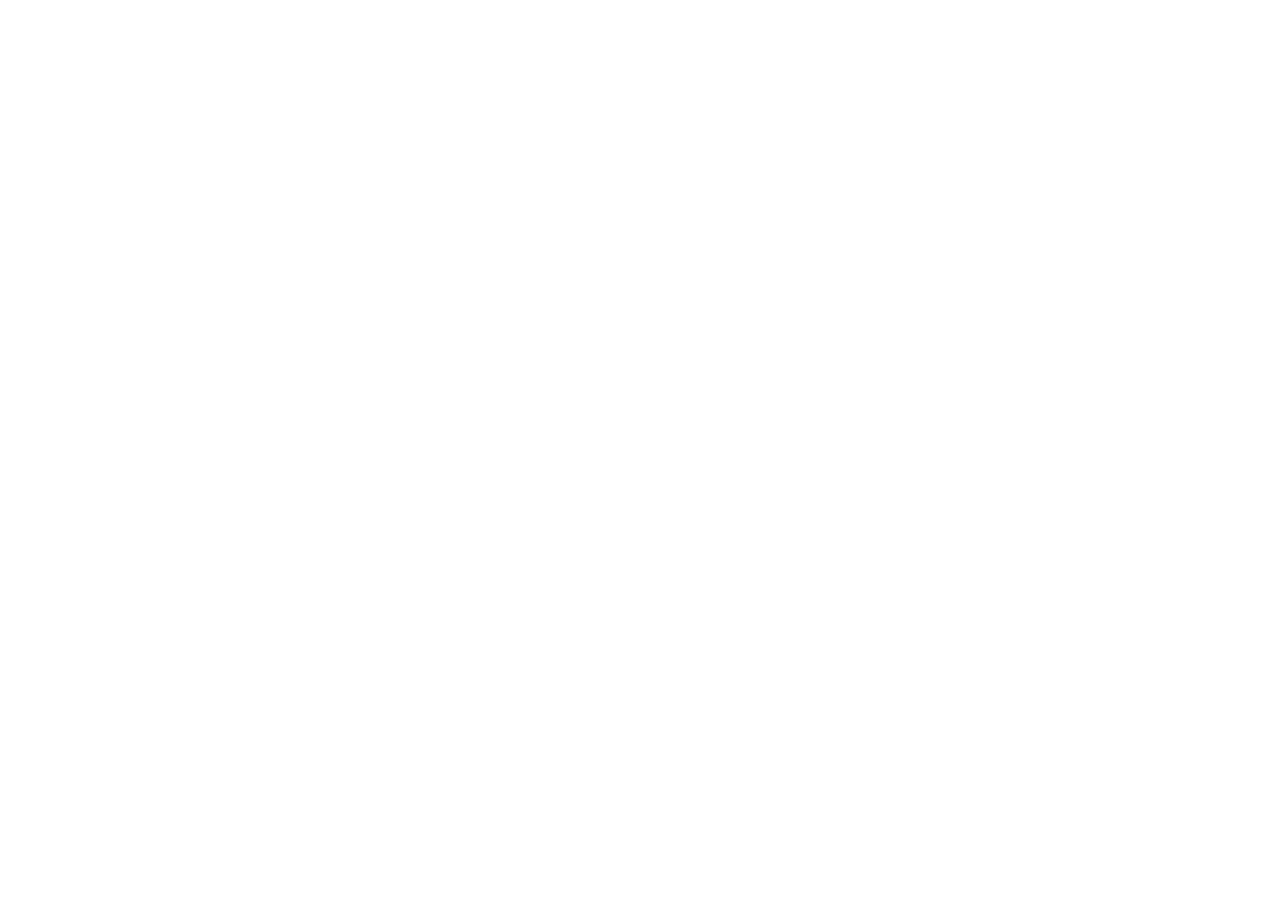
==== src/index.html @ 6a88e97f "Create boilerplate for html and css" ====
<!DOCTYPE html>
<html lang="en">
<head>
    <meta charset="UTF-8">
    <meta name="viewport" content="width=device-width, initial-scale=1.0">
    <title>Sign Up Form</title>
    <link href="style.css" rel="stylesheet">
</head>
<body>
    
</body>
</html>
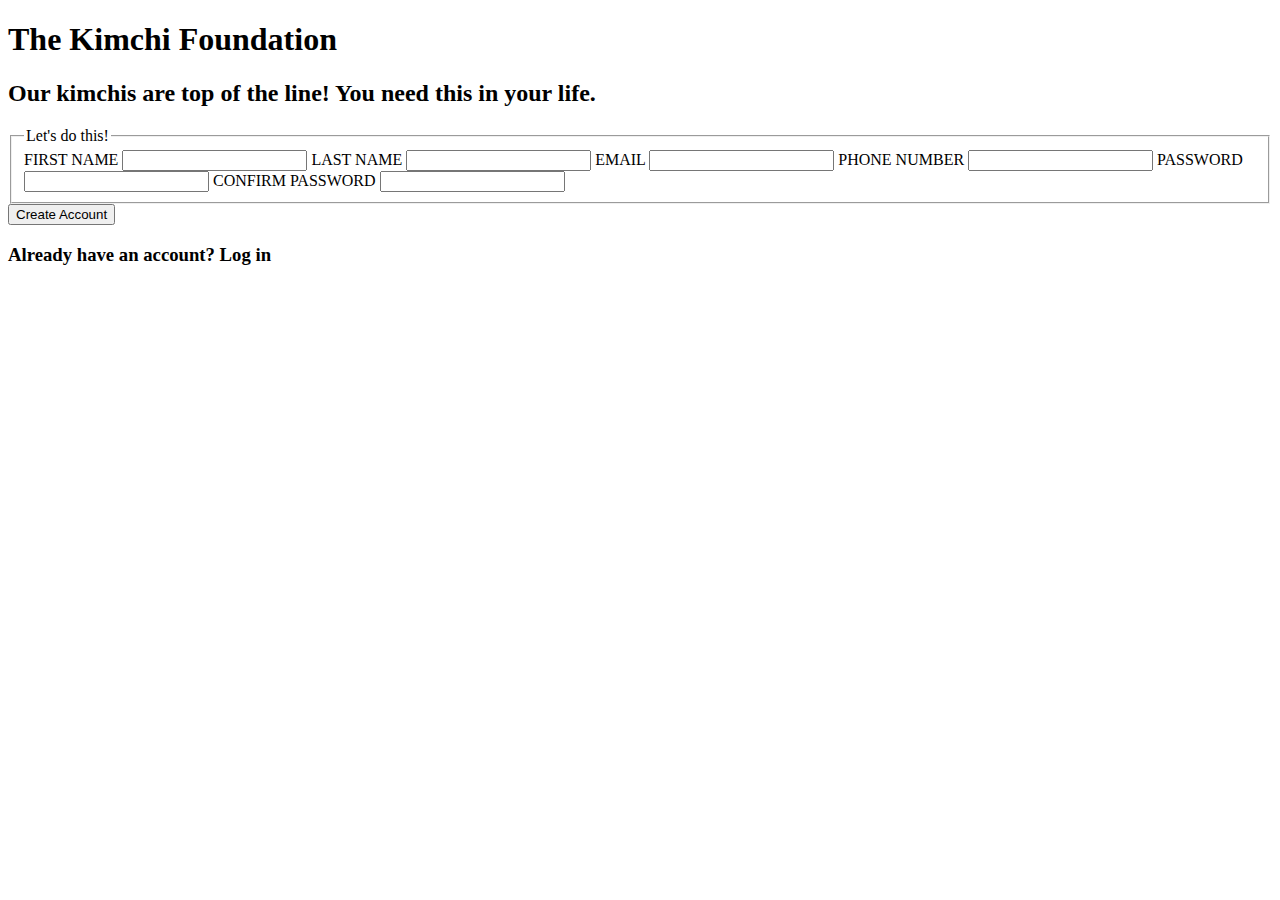
==== commit 9204ebc9: "Create sign up form html. Add background image to image folder." ====
--- a/src/index.html
+++ b/src/index.html
@@ -7,6 +7,34 @@
     <link href="style.css" rel="stylesheet">
 </head>
 <body>
-    
+    <section>
+        <div class="title">
+            <H1>The Kimchi Foundation</H1>
+        </div>
+    </section>
+    <section>
+        <div class="container">
+            <h2>Our kimchis are top of the line! You need this in your life.</h2>
+            <form>
+                <fieldset>
+                    <legend>Let's do this!</legend>
+                    <label for="first-name">FIRST NAME</label>
+                    <input type="text" id="first-name" name="first-name">
+                    <label for="last-name">LAST NAME</label>
+                    <input type="text" id="lastt-name" name="last-name">
+                    <label for="email">EMAIL</label>
+                    <input type="email" name="email" id="email">
+                    <label for="phone">PHONE NUMBER</label>
+                    <input type="tel" name="phone" id="phone">
+                    <label for="passwd">PASSWORD</label>
+                    <input type="password" name="passwd" id="passwd">
+                    <label for="confirm-passwd">CONFIRM PASSWORD</label>
+                    <input type="password" name="confirm-passwd" id="confirm-passwd">
+                </fieldset>
+                <button type="submit">Create Account</button>
+            </form>
+            <h3>Already have an account? Log in</h3>
+        </div>
+    </section>    
 </body>
 </html>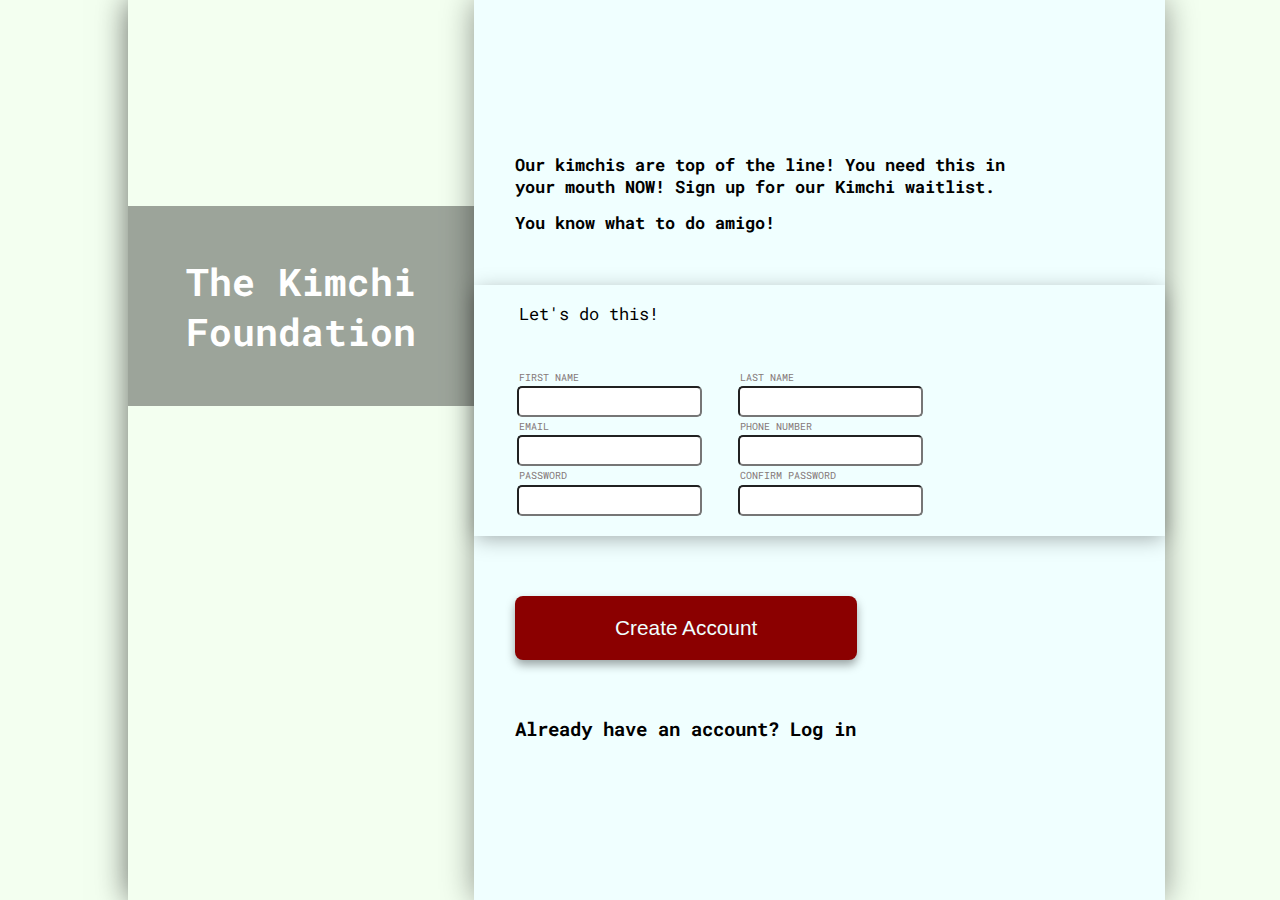
==== commit 0c0406de: "Complete styling for button. Organize elements into div container. Overhaul styling for elements in " ====
--- a/src/index.html
+++ b/src/index.html
@@ -10,31 +10,51 @@
     <section>
         <div class="title">
             <H1>The Kimchi Foundation</H1>
+            
         </div>
     </section>
     <section>
-        <div class="container">
-            <h2>Our kimchis are top of the line! You need this in your life.</h2>
-            <form>
+        <div>
+            <h2>Our kimchis are top of the line! You need this in your mouth NOW! Sign up for our Kimchi waitlist.</h2>
+            <h2>You know what to do amigo!</h2>
+        </div>
+        <form>
+            <div>
                 <fieldset>
                     <legend>Let's do this!</legend>
-                    <label for="first-name">FIRST NAME</label>
-                    <input type="text" id="first-name" name="first-name">
-                    <label for="last-name">LAST NAME</label>
-                    <input type="text" id="lastt-name" name="last-name">
-                    <label for="email">EMAIL</label>
+                    <div class="input-field">
+                        <label for="first-name">FIRST NAME</label>
+                        <input type="text" id="first-name" name="first-name">
+                    </div>
+                    <div class="input-field">
+                        <label for="last-name">LAST NAME</label>
+                        <input type="text" id="lastt-name" name="last-name">
+                    </div>
+                    <div class="input-field">
+                        <label for="email">EMAIL</label>
                     <input type="email" name="email" id="email">
-                    <label for="phone">PHONE NUMBER</label>
-                    <input type="tel" name="phone" id="phone">
-                    <label for="passwd">PASSWORD</label>
-                    <input type="password" name="passwd" id="passwd">
-                    <label for="confirm-passwd">CONFIRM PASSWORD</label>
-                    <input type="password" name="confirm-passwd" id="confirm-passwd">
+                    </div>
+                    <div class="input-field">
+                        <label for="phone">PHONE NUMBER</label>
+                    <input type="tel" name="phone" id="phone">  
+                    </div>
+                    <div class="input-field">
+                        <label for="passwd">PASSWORD</label>
+                    <input type="password" name="passwd" id="passwd">   
+                    </div>
+                    <div class="input-field">
+                        <label for="confirm-passwd">CONFIRM PASSWORD</label>
+                        <input type="password" name="confirm-passwd" id="confirm-passwd">
+                    </div>
                 </fieldset>
+            </div> 
+            <div>
                 <button type="submit">Create Account</button>
-            </form>
+            </div> 
+        </form>
+        <div>
             <h3>Already have an account? Log in</h3>
-        </div>
+        </div>   
     </section>    
 </body>
 </html>--- a/src/style.css
+++ b/src/style.css
@@ -0,0 +1,135 @@
+@import url('https://fonts.googleapis.com/css2?family=Pixelify+Sans:wght@400..700&family=Roboto+Mono:ital,wght@0,100..700;1,100..700&family=Rubik+Vinyl&display=swap');
+
+:root {
+    font-family: "Roboto Mono", serif;
+}
+html, body {
+    min-height: 100%; 
+    background-color: rgb(243, 255, 240);
+}
+
+body {
+    display: flex;
+    height: 100vh;
+    align-items: center;
+    margin: auto;
+    padding-left: 10%;
+}
+
+body > :first-child {
+    justify-content: center;
+    width: 30%;
+    background-image: url("image/vegetarian.jpg");
+    background-position: center;
+    background-size: cover;
+    box-shadow: 0px 0px 30px rgba(0, 0, 0, 0.589);
+}
+
+.title {
+    position: relative;
+    min-width: 100%;
+    color: white;
+}
+
+.title > h1 {
+    position: absolute;
+    top: 20%;
+    text-align: center;
+    font-size: 3cqw;
+    background-color: rgba(0, 0, 0, 0.356);
+    min-width: 100%;
+    padding: 50px 0px 50px 0px;
+}
+
+section {
+    display: flex; 
+    height: 100%;
+}
+
+body > :last-child {
+    background-color: azure;
+    width: 60%;
+    flex-direction: column;
+    justify-content: center;
+    box-shadow: 0px 0px 30px rgba(0, 0, 0, 0.425);
+    row-gap: 5%;
+}
+
+body > :last-child > form {
+    display: flex;
+    height: 40%;
+    flex-direction: column;
+    justify-content: center;
+}
+
+body > :last-child > div {
+    margin-left: 6%;
+    padding-right: 20%;
+}
+
+body > :last-child > div > h2 {
+    font-size: 1.3cqw;
+}
+
+body > :last-child > form > div:first-of-type {
+    box-shadow: 0 4px 20px -2px rgba(0, 0, 0, 0.342);
+    height: 100%;
+    display: flex;
+    justify-content: center;
+    flex-direction: column;
+}
+
+body > :last-child > form > div > fieldset {
+    padding: 20px 0px 20px 0px;
+    padding-left: 6%;
+    border: none;
+    display: flex;
+    flex-wrap: wrap;
+    position: relative;
+    width: 80%;
+    height: 70%;
+    align-content: center; 
+}
+
+fieldset > legend {
+    position: relative;
+    font-size: 1.3cqw;
+    padding-bottom: 40px;
+}
+
+fieldset > .input-field {
+    color: rgb(134, 122, 122);
+    width: 40%;
+    display: flex;
+    flex-direction: column;
+}
+
+.input-field > label {
+    font-size: 0.8cqw;
+    margin: 1%;
+}
+.input-field > input {
+    border-radius: 5px;
+    width: 80%;
+    height: 25px;
+}
+
+form > div:last-of-type {
+    padding-top: 60px;
+    margin-left: 6%;
+}
+
+form > div:last-of-type > button {
+    font-size: 1.3em;
+    padding: 20px 100px 20px 100px;
+    border-radius: 8px;
+    background-color:darkred;
+    color: azure;
+    border: none;
+    box-shadow: 0px 5px 10px rgba(0, 0, 0, 0.356);
+}
+
+section > h3 {
+    padding-top: 30px;
+    margin-left: 6%;
+}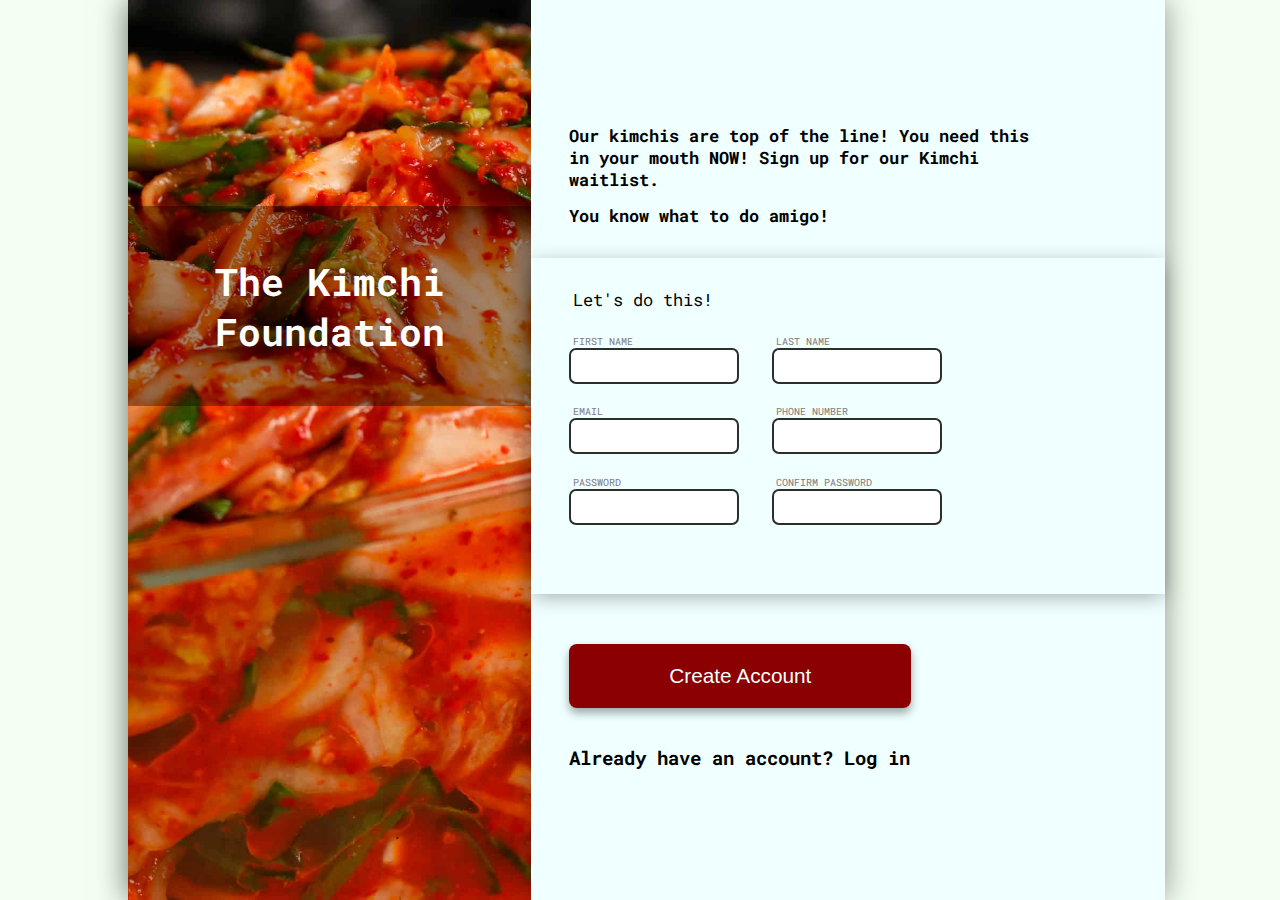
==== commit 69db4bbc: "Complete Project Sign Up Form" ====
--- a/src/index.html
+++ b/src/index.html
@@ -24,27 +24,27 @@
                     <legend>Let's do this!</legend>
                     <div class="input-field">
                         <label for="first-name">FIRST NAME</label>
-                        <input type="text" id="first-name" name="first-name">
+                        <input type="text" id="first-name" name="first-name" required>
                     </div>
                     <div class="input-field">
                         <label for="last-name">LAST NAME</label>
-                        <input type="text" id="lastt-name" name="last-name">
+                        <input type="text" id="lastt-name" name="last-name" required>
                     </div>
                     <div class="input-field">
                         <label for="email">EMAIL</label>
-                    <input type="email" name="email" id="email">
+                    <input type="email" name="email" id="email" required>
                     </div>
                     <div class="input-field">
                         <label for="phone">PHONE NUMBER</label>
-                    <input type="tel" name="phone" id="phone">  
+                    <input type="tel" name="phone" id="phone" required>  
                     </div>
                     <div class="input-field">
                         <label for="passwd">PASSWORD</label>
-                    <input type="password" name="passwd" id="passwd">   
+                    <input type="password" name="passwd" id="passwd" required>   
                     </div>
                     <div class="input-field">
                         <label for="confirm-passwd">CONFIRM PASSWORD</label>
-                        <input type="password" name="confirm-passwd" id="confirm-passwd">
+                        <input type="password" name="confirm-passwd" id="confirm-passwd" required>
                     </div>
                 </fieldset>
             </div> 
--- a/src/style.css
+++ b/src/style.css
@@ -18,7 +18,7 @@
 
 body > :first-child {
     justify-content: center;
-    width: 30%;
+    width: 35%;
     background-image: url("image/vegetarian.jpg");
     background-position: center;
     background-size: cover;
@@ -48,18 +48,19 @@
 
 body > :last-child {
     background-color: azure;
-    width: 60%;
+    width: 55%;
     flex-direction: column;
     justify-content: center;
     box-shadow: 0px 0px 30px rgba(0, 0, 0, 0.425);
-    row-gap: 5%;
+    row-gap: 2%;
 }
 
 body > :last-child > form {
     display: flex;
-    height: 40%;
+    height: 50%;
     flex-direction: column;
     justify-content: center;
+    gap: 50px;
 }
 
 body > :last-child > div {
@@ -94,7 +95,6 @@
 fieldset > legend {
     position: relative;
     font-size: 1.3cqw;
-    padding-bottom: 40px;
 }
 
 fieldset > .input-field {
@@ -102,6 +102,7 @@
     width: 40%;
     display: flex;
     flex-direction: column;
+    margin-bottom: 20px;
 }
 
 .input-field > label {
@@ -109,13 +110,24 @@
     margin: 1%;
 }
 .input-field > input {
+    border: none;
+    outline: 2px solid rgb(42, 48, 41);
     border-radius: 5px;
     width: 80%;
-    height: 25px;
+    height: 30px;
+}
+
+.input-field > input:focus {
+    border: none;
+    outline: 3px solid rgba(145, 204, 96, 0.486);
+}
+
+.input-field > input:focus:invalid {
+    border: none;
+    outline: 3px solid rgba(255, 72, 0, 0.897);
 }
 
 form > div:last-of-type {
-    padding-top: 60px;
     margin-left: 6%;
 }
 
@@ -130,6 +142,9 @@
 }
 
 section > h3 {
-    padding-top: 30px;
     margin-left: 6%;
-}+}
+
+form > div:last-of-type > button:hover {
+    outline: 5px solid azure;
+}
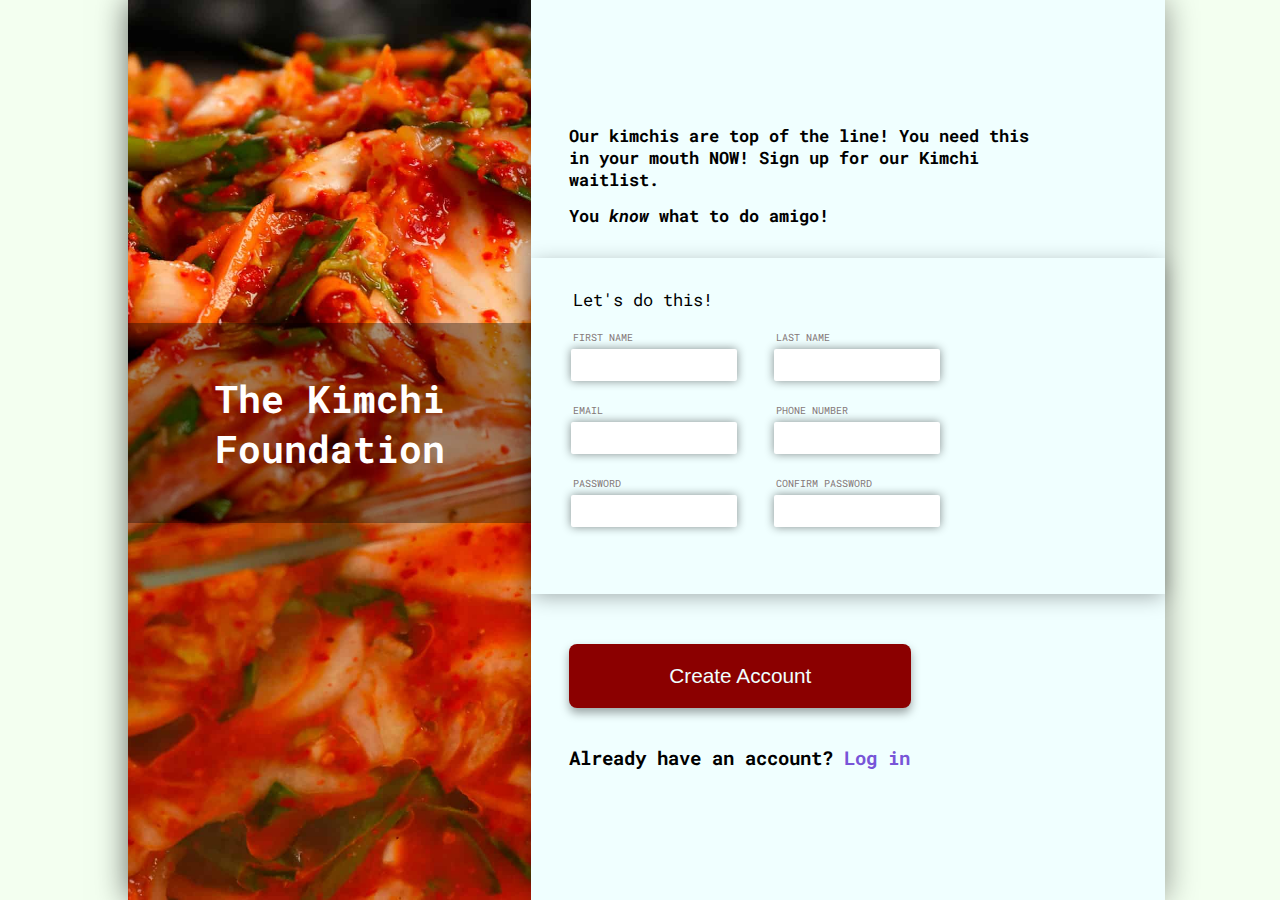
==== commit 0cbd08d7: "Style button. Center sidebar. Add hyperlink to potential sign in page." ====
--- a/src/index.html
+++ b/src/index.html
@@ -16,7 +16,7 @@
     <section>
         <div>
             <h2>Our kimchis are top of the line! You need this in your mouth NOW! Sign up for our Kimchi waitlist.</h2>
-            <h2>You know what to do amigo!</h2>
+            <h2>You <em>know</em> what to do amigo!</h2>
         </div>
         <form>
             <div>
@@ -53,7 +53,7 @@
             </div> 
         </form>
         <div>
-            <h3>Already have an account? Log in</h3>
+            <h3>Already have an account? <a target="blank">Log in</a></h3>
         </div>   
     </section>    
 </body>
--- a/src/style.css
+++ b/src/style.css
@@ -33,7 +33,7 @@
 
 .title > h1 {
     position: absolute;
-    top: 20%;
+    top: 33%;
     text-align: center;
     font-size: 3cqw;
     background-color: rgba(0, 0, 0, 0.356);
@@ -108,11 +108,12 @@
 .input-field > label {
     font-size: 0.8cqw;
     margin: 1%;
+    margin-bottom: 2.5%;
 }
 .input-field > input {
     border: none;
-    outline: 2px solid rgb(42, 48, 41);
-    border-radius: 5px;
+    border-radius: 2px;
+    box-shadow: 0px 0px 10px rgba(0, 0, 0, 0.452);
     width: 80%;
     height: 30px;
 }
@@ -146,5 +147,19 @@
 }
 
 form > div:last-of-type > button:hover {
-    outline: 5px solid azure;
+    background-color: rgb(194, 4, 4);
 }
+
+form > div:last-of-type > button:active {
+    background-color:rgb(146, 4, 4);
+    box-shadow: inset 0px 0px 5px black;
+}
+
+a {
+    text-decoration: none;
+    color: rgb(120, 85, 216);
+}
+
+a:active {
+    color: rgb(216, 85, 85);
+}